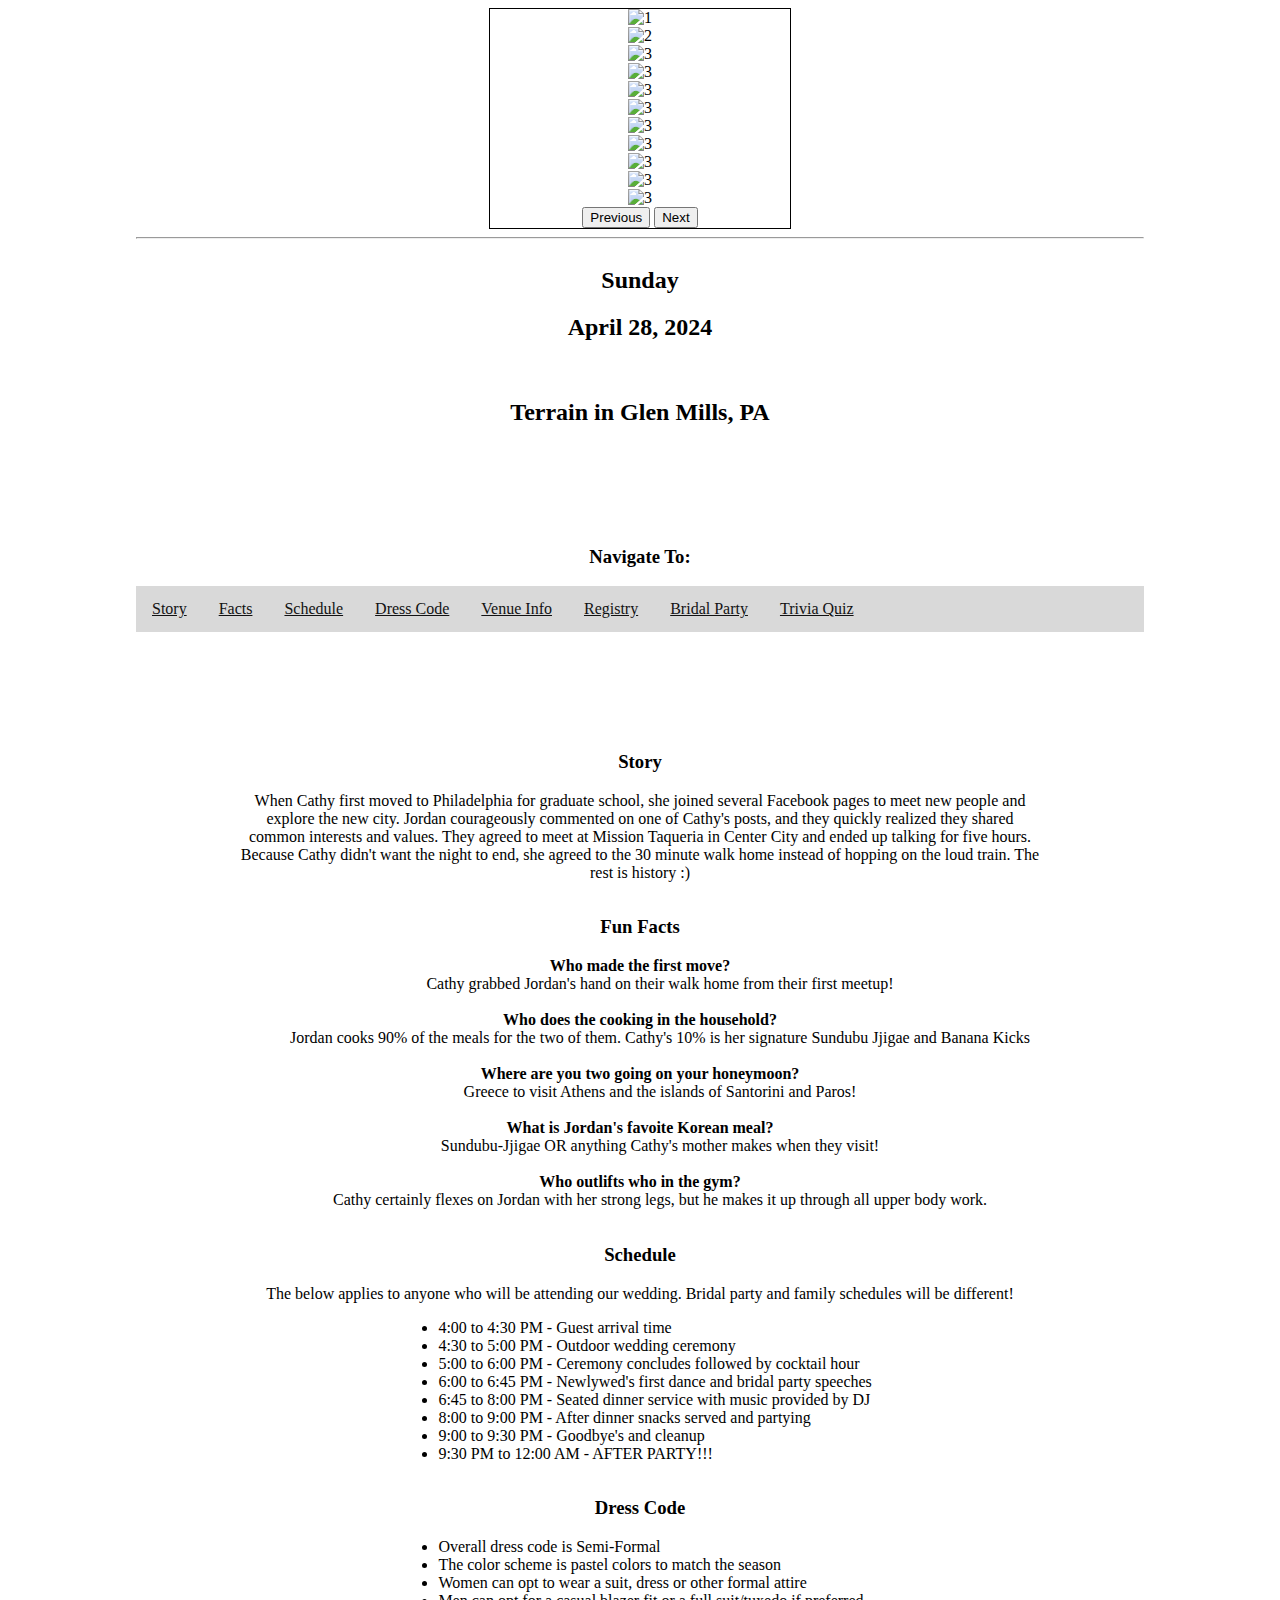
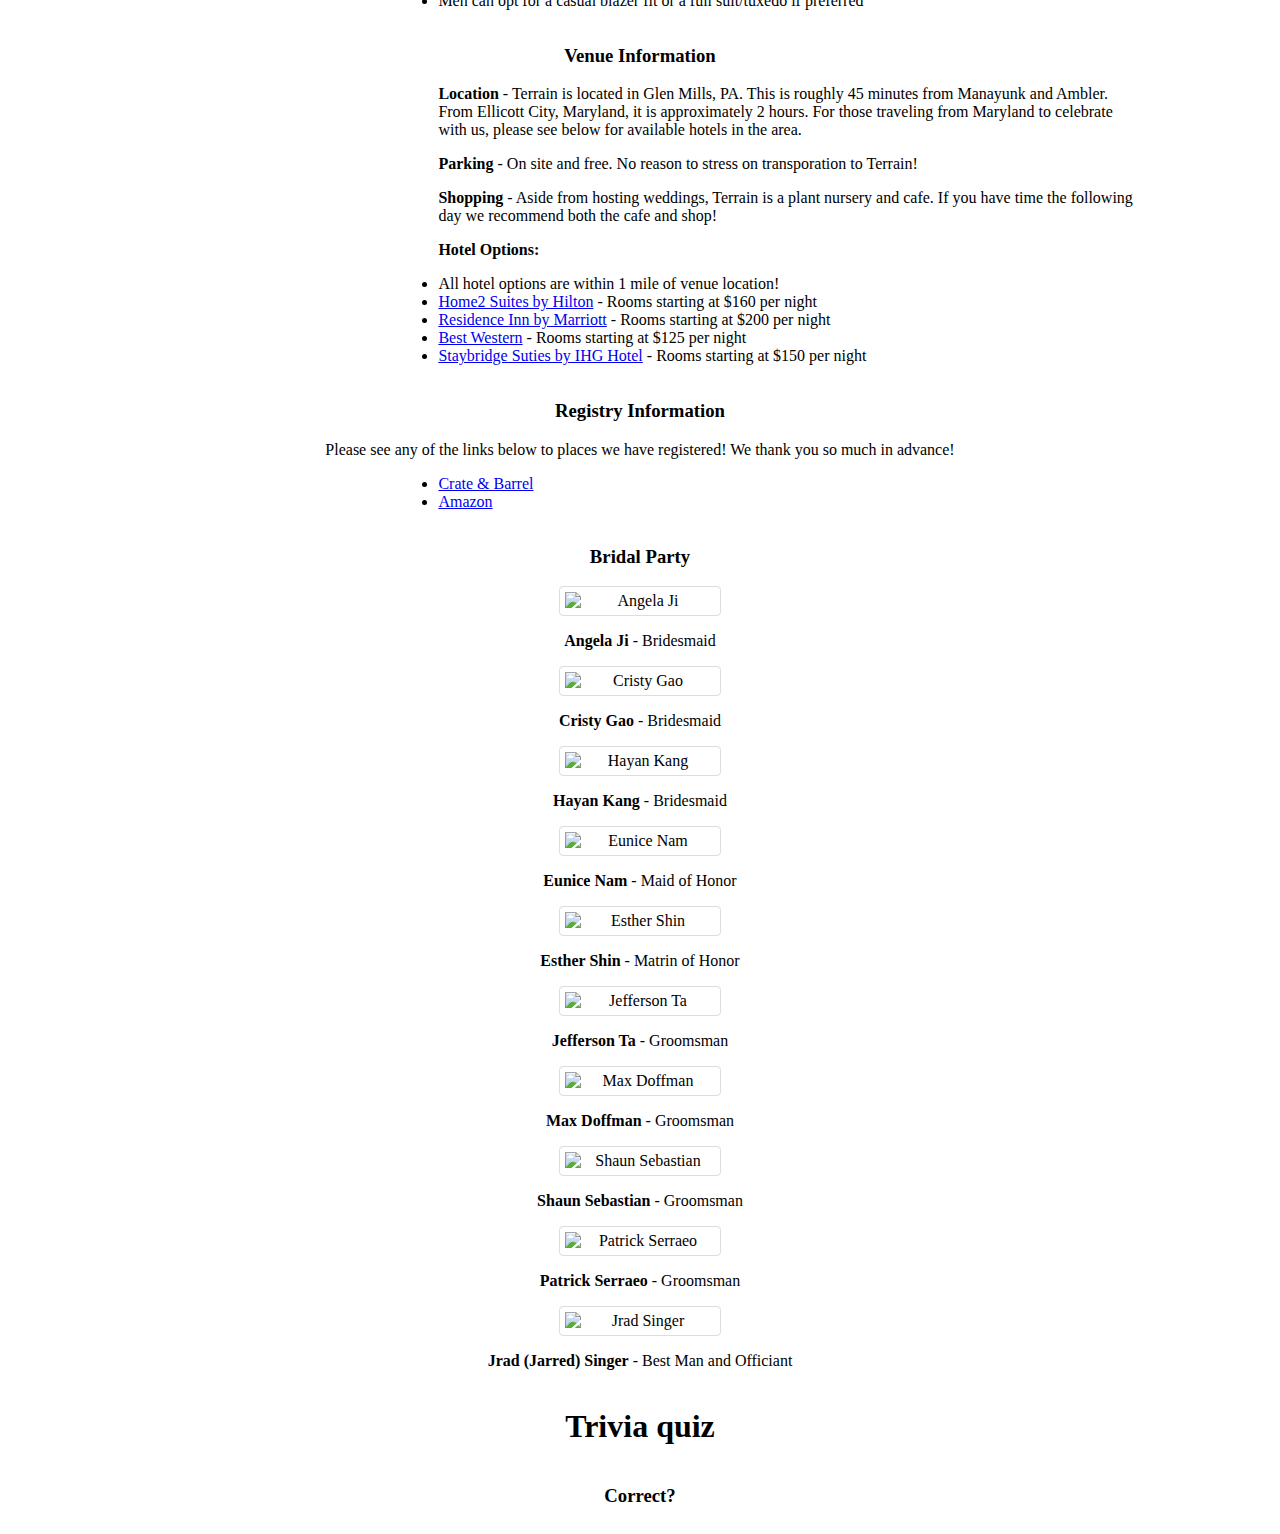
==== C&J Wedding.html @ a907d077 "Add files via upload" ====
<!DOCTYPE html>
<html lang="en">
    <head>
        <meta charset="utf-8">
        <meta name="viewport" content="width=device-width, initial-scale=1">
        <title>Cathy + Jordan</title>
        <link href="styles.css" rel="stylesheet">
        <link href="https://cdn.jsdelivr.net/npm/bootstrap@5.3.0/dist/css/bootstrap.min.css" rel="stylesheet" integrity="sha384-9ndCyUaIbzAi2FUVXJi0CjmCapSmO7SnpJef0486qhLnuZ2cdeRhO02iuK6FUUVM" crossorigin="anonymous">
        <script src="https://cdn.jsdelivr.net/npm/bootstrap@5.3.0/dist/js/bootstrap.bundle.min.js" integrity="sha384-geWF76RCwLtnZ8qwWowPQNguL3RmwHVBC9FhGdlKrxdiJJigb/j/68SIy3Te4Bkz" crossorigin="anonymous"></script>

        <link href="quiz-source-code/quiz-style.css" rel="stylesheet">
        <script src="quiz-source-code/quiz-script.js"></script>
       
    </head>
    
    <body>
        <div class="carousel-container">
            <div id="carouselExampleAutoplaying" class="carousel slide" data-bs-ride="carousel">
                <div class="carousel-inner">
                  <div class="carousel-item active">
                    <img src="images/carousel-images/cropped/1.jpg" class="d-block w-100" alt="1">
                  </div>
                  <div class="carousel-item">
                    <img src="images/carousel-images/cropped/2.jpg" class="d-block w-100" alt="2">
                  </div>
                  <div class="carousel-item">
                    <img src="images/carousel-images/cropped/3.jpg" class="d-block w-100" alt="3">
                  </div>
                  <div class="carousel-item">
                    <img src="images/carousel-images/cropped/4.jpg" class="d-block w-100" alt="3">
                  </div>
                  <div class="carousel-item">
                    <img src="images/carousel-images/cropped/5.jpg" class="d-block w-100" alt="3">
                  </div>
                  <div class="carousel-item">
                    <img src="images/carousel-images/cropped/6.jpg" class="d-block w-100" alt="3">
                  </div>
                  <div class="carousel-item">
                    <img src="images/carousel-images/cropped/7.jpg" class="d-block w-100" alt="3">
                  </div>
                  <div class="carousel-item">
                    <img src="images/carousel-images/cropped/8.jpg" class="d-block w-100" alt="3">
                  </div>
                  <div class="carousel-item">
                    <img src="images/carousel-images/cropped/9.jpg" class="d-block w-100" alt="3">
                  </div>
                  <div class="carousel-item">
                    <img src="images/carousel-images/cropped/10.jpg" class="d-block w-100" alt="3">
                  </div>
                  <div class="carousel-item">
                    <img src="images/carousel-images/cropped/11.jpg" class="d-block w-100" alt="3">
                  </div>
                </div>
                <button class="carousel-control-prev" type="button" data-bs-target="#carouselExampleAutoplaying" data-bs-slide="prev">
                  <span class="carousel-control-prev-icon" aria-hidden="true"></span>
                  <span class="visually-hidden">Previous</span>
                </button>
                <button class="carousel-control-next" type="button" data-bs-target="#carouselExampleAutoplaying" data-bs-slide="next">
                  <span class="carousel-control-next-icon" aria-hidden="true"></span>
                  <span class="visually-hidden">Next</span>
                </button>
            </div>
        </div>
        
        <hr>

        <div class="title">
                <h2>Sunday</h2>
                <h2>April 28, 2024</h2>
                <br>
                <h2>Terrain in Glen Mills, PA</h2>
                <h3 style="padding-top:100px;">Navigate To:</h3>
        </div>
        
       
        <div class="nav" style="padding-bottom:100px;">
          <ul>
            <li><a href="#story">Story</a></li>
            <li><a href="#facts">Facts</a></li>
            <li><a href="#schedule">Schedule</a></li>
            <li><a href="#dress-code">Dress Code</a></li>
            <li><a href="#venue-information">Venue Info</a></li>
            <li><a href="#registry">Registry</a></li>
            <li><a href="#bridal-party">Bridal Party</a></li>
            <li><a href="#quiz">Trivia Quiz</a></li>
          </ul>
        </div>

        <div class="story" id="story">
            <h3>Story</h3>
            <p>
                When Cathy first moved to Philadelphia for graduate school, she joined several Facebook pages to meet new people and explore the new city. Jordan courageously commented on one of Cathy's posts, and they quickly realized they shared common interests and values. They agreed to meet at Mission Taqueria in Center City and ended up talking for five hours. Because Cathy didn't want the night to end, she agreed to the 30 minute walk home instead of hopping on the loud train. The rest is history :)
            </p>
        </div><div class="facts" id="facts">
            <h3>Fun Facts</h3>
            <dl>
                <dt><strong>Who made the first move?</strong></dt>
                <dd>Cathy grabbed Jordan's hand on their walk home from their first meetup!</dd>
                <br>
                <dt><strong>Who does the cooking in the household?</strong></dt>
                <dd>Jordan cooks 90% of the meals for the two of them. Cathy's 10% is her signature Sundubu Jjigae and Banana Kicks</dd>
                <br>
                <dt><strong>Where are you two going on your honeymoon?</strong></dt>
                <dd>Greece to visit Athens and the islands of Santorini and Paros!</dd>   
                <br>
                <dt><strong>What is Jordan's favoite Korean meal?</strong></dt>
                <dd>Sundubu-Jjigae OR anything Cathy's mother makes when they visit!</dd>  
                <br>
                <dt><strong>Who outlifts who in the gym?</strong></dt>
                <dd>Cathy certainly flexes on Jordan with her strong legs, but he makes it up through all upper body work.</dd>
            </dl>
        </div>
        <div class="schedule" id="schedule">
            <h3>Schedule</h3>
            <p>The below applies to anyone who will be attending our wedding. Bridal party and family schedules will be different!</p>
            <uL>
                <li>4:00 to 4:30 PM - Guest arrival time</li>
                <li>4:30 to 5:00 PM - Outdoor wedding ceremony</li>
                <li>5:00 to 6:00 PM - Ceremony concludes followed by cocktail hour</li>
                <li>6:00 to 6:45 PM - Newlywed's first dance and bridal party speeches</li>
                <li>6:45 to 8:00 PM - Seated dinner service with music provided by DJ</li>
                <li>8:00 to 9:00 PM - After dinner snacks served and partying</li>
                <li>9:00 to 9:30 PM - Goodbye's and cleanup</li>
                <li>9:30 PM to 12:00 AM - AFTER PARTY!!!</li>
            </uL>
        </div>
        <div class="dress-code" id="dress-code">
            <h3>Dress Code</h3>
            <ul>
                <li>Overall dress code is Semi-Formal</li>
                <li>The color scheme is pastel colors to match the season</li>
                <li>Women can opt to wear a suit, dress or other formal attire</li>
                <li>Men can opt for a casual blazer fit or a full suit/tuxedo if preferred</li>
            </ul>
        </div>
        <div class="venue-information" id="venue-information">
            <h3>Venue Information</h3>
            <p><strong>Location</strong> - Terrain is located in Glen Mills, PA. This is roughly 45 minutes from Manayunk and Ambler. From Ellicott City, Maryland, it is approximately 2 hours. For those traveling from Maryland to celebrate with us, please see below for available hotels in the area.</p>
            <p><strong>Parking</strong> - On site and free. No reason to stress on transporation to Terrain!</p>
            <p><strong>Shopping</strong> - Aside from hosting weddings, Terrain is a plant nursery and cafe. If you have time the following day we recommend both the cafe and shop!</p>
            <p><strong>Hotel Options:</strong>
                <ul>
                    <li>All hotel options are within 1 mile of venue location!</li>
                    <li><a href="https://www.hilton.com/en/hotels/phlcfht-home2-suites-glen-mills-chadds-ford/?SEO_id=GMB-AMER-HT-PHLCFHT&y_source=1_MTQ3MjI5MzItNzE1LWxvY2F0aW9uLndlYnNpdGU%3D">Home2 Suites by Hilton</a> - Rooms starting at $160 per night</li>
                    <li><a href="https://www.marriott.com/en-us/hotels/phlvl-residence-inn-philadelphia-glen-mills-concordville/overview/?scid=f2ae0541-1279-4f24-b197-a979c79310b0">Residence Inn by Marriott</a> - Rooms starting at $200 per night</li>
                    <li><a href="https://www.bestwestern.com/en_US/book/glen-mills/hotel-rooms/best-western-plus-concordville-hotel/propertyCode.39066.html">Best Western</a> - Rooms starting at $125 per night</li>
                    <li><a href="https://www.ihg.com/staybridge/hotels/us/en/glen-mills/phlfd/hoteldetail?cm_mmc=GoogleMaps-_-SB-_-US-_-PHLFD">Staybridge Suties by IHG Hotel</a> - Rooms starting at $150 per night</li>
                </ul>
            </p>
        </div>
        <div class="registry" id="registry">
          <h3>Registry Information</h3>
          <p>Please see any of the links below to places we have registered! We thank you so much in advance!</p>
          <ul>
            <li><a href="https://www.crateandbarrel.com/">Crate & Barrel</a></li>
            <li><a href="https://www.amazon.com/">Amazon</a></li>
          </ul>
        </div>
        <div class="bridal-party" id="bridal-party">
            <h3>Bridal Party</h3>
            <img src="images/bridal-party/angela.jpg" alt="Angela Ji">
            <p><strong>Angela Ji</strong> - Bridesmaid</p>
            <img src="images/bridal-party/Cristy.jpg" alt="Cristy Gao">
            <p><strong>Cristy Gao</strong> - Bridesmaid</p>
            <img src="images/bridal-party/Hayan.jpg" alt="Hayan Kang">
            <p><strong>Hayan Kang</strong> - Bridesmaid</p>
            <img src="images/bridal-party/Eunice.jpg" alt="Eunice Nam">
            <p><strong>Eunice Nam</strong> - Maid of Honor</p>            
            <img src="images/bridal-party/esther.jpg" alt="Esther Shin">
            <p><strong>Esther Shin</strong> - Matrin of Honor</p>
            <img src="images/bridal-party/jeff.jpg" alt="Jefferson Ta">
            <p><strong>Jefferson Ta</strong> - Groomsman</p>
            <img src="images/bridal-party/Max.jpg" alt="Max Doffman">
            <p><strong>Max Doffman</strong> - Groomsman</p>
            <img src="images/bridal-party/shaun.jpg" alt="Shaun Sebastian">
            <p><strong>Shaun Sebastian</strong> - Groomsman</p>
            <img src="images/bridal-party/Pat.jpg" alt="Patrick Serraeo">
            <p><strong>Patrick Serraeo</strong> - Groomsman</p>
            <img src="images/bridal-party/Jrad.jpg" alt="Jrad Singer">
            <p><strong>Jrad (Jarred) Singer</strong> - Best Man and Officiant</p>
        </div>


        <div class="wrapper">
          <div id="quiz">
            <h1>Trivia quiz</h1>
            
            <p class="questions"></p>
            
            <div class="answers"></div>         
            
            <div class="checkAnswers">
              <h3>Correct?</h3>
              <div class="checker">
      
              </div>
            </div>
          </div>
        </div>  

    </body>
    
</html>
---- styles.css ----
body{
  padding-left:10%;
  padding-right: 10%;
  background-image: url('images/flower-wallpaper.jpg');

}
div{
  text-align: center;
  background-color: white;  
  overflow: hidden;
}

.carousel-container{
  width:300px;
  margin: auto;
  overflow: hidden;
  border-style: solid;
  border-width: 1px;
}
.story{
  padding-left:10%;
  padding-right:10%;
}
.schedule ul {
  text-align: left;
  padding-left:30%;
}
.dress-code ul{
  text-align: left;
  padding-left:30%;
}
.venue-information ul, .venue-information p{
  text-align: left;
  padding-left:30%;
}
.registry ul{
  text-align: left;
  padding-left:30%;
}
.bridal-party img{
  border: 1px solid #ddd;
  border-radius: 4px;
  padding: 5px;
  width: 150px;
  display:inline-block;
}
.nav ul {
  list-style-type: none;
  margin: auto;
  padding: 0;
  overflow: hidden;
  background-color: hsl(0, 0%, 85%);
}

.nav li {
  float: left;
}

.nav li a {
  display: block;
  color:rgb(18, 18, 19);
  text-align: center;
  padding: 14px 16px;
  text-decoration:underline;
  
}

.nav li a:hover:not(.active) {
  background-color: #636060;
}
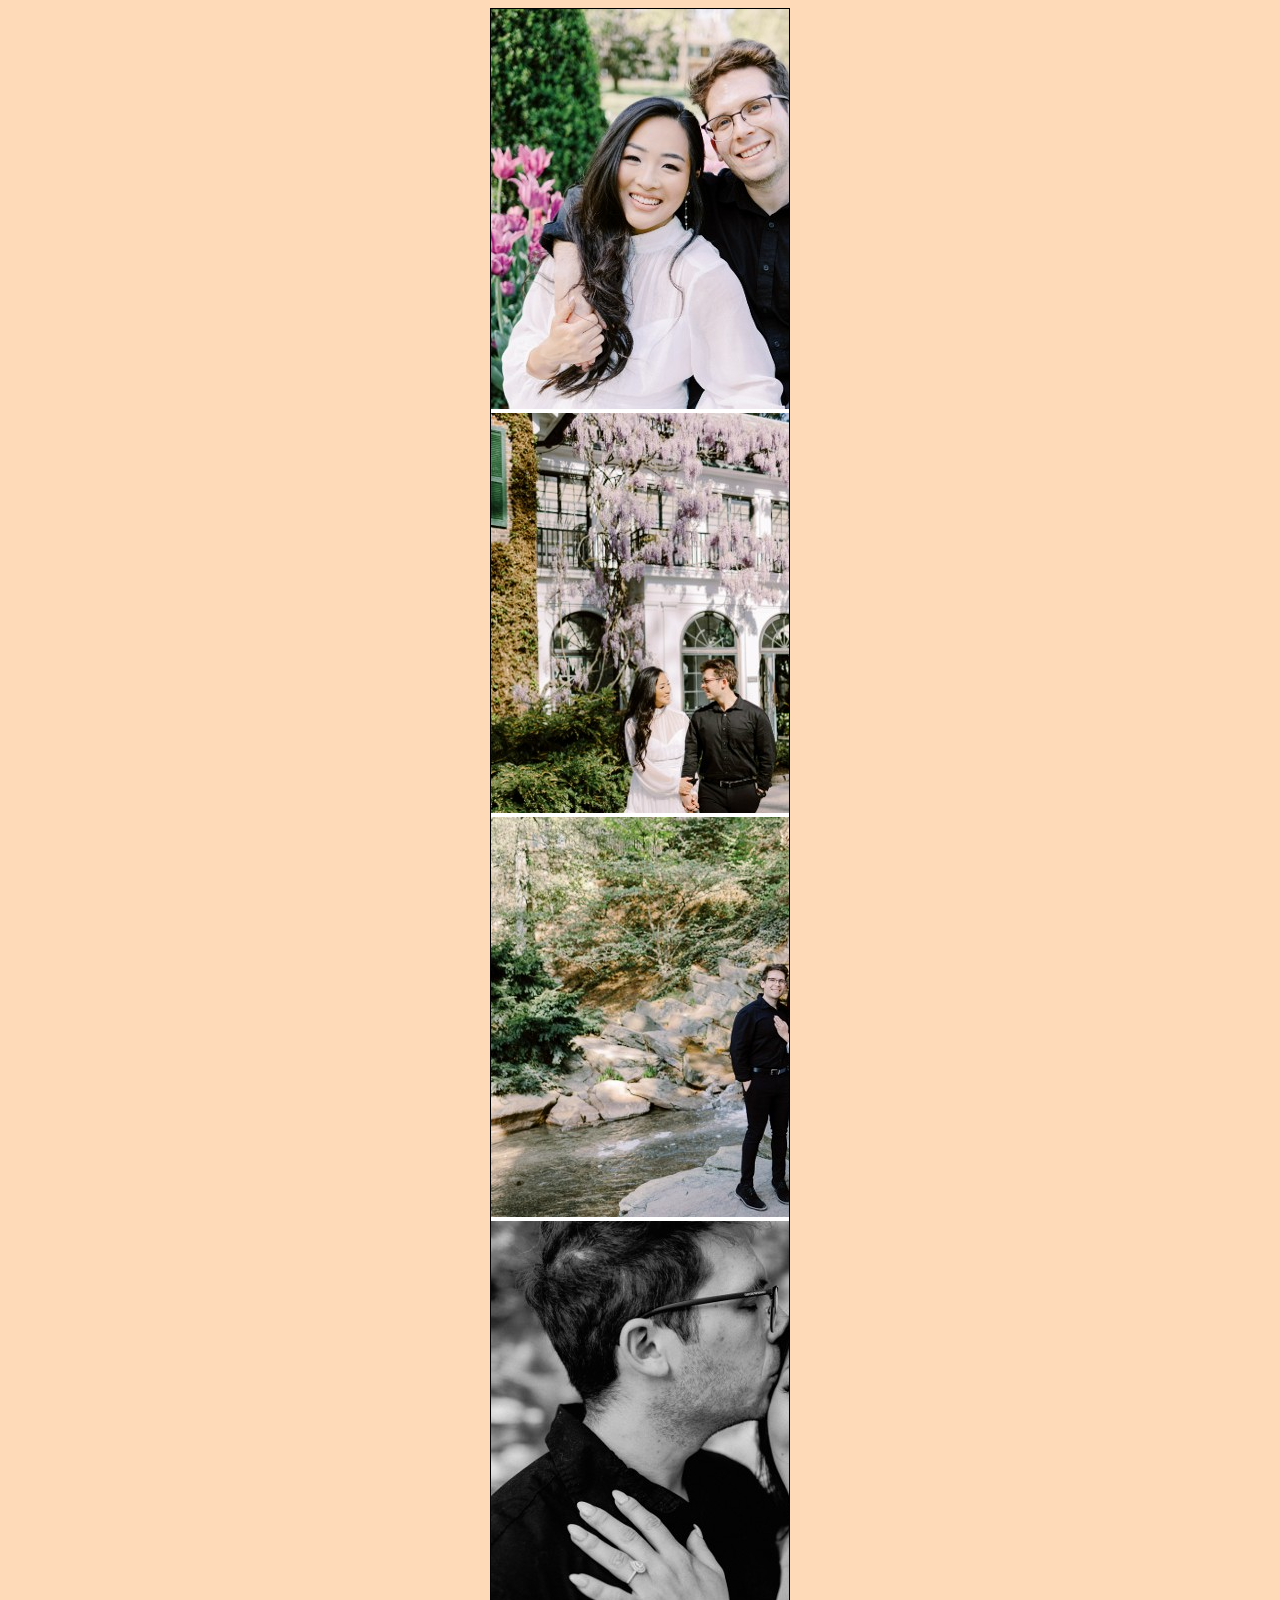
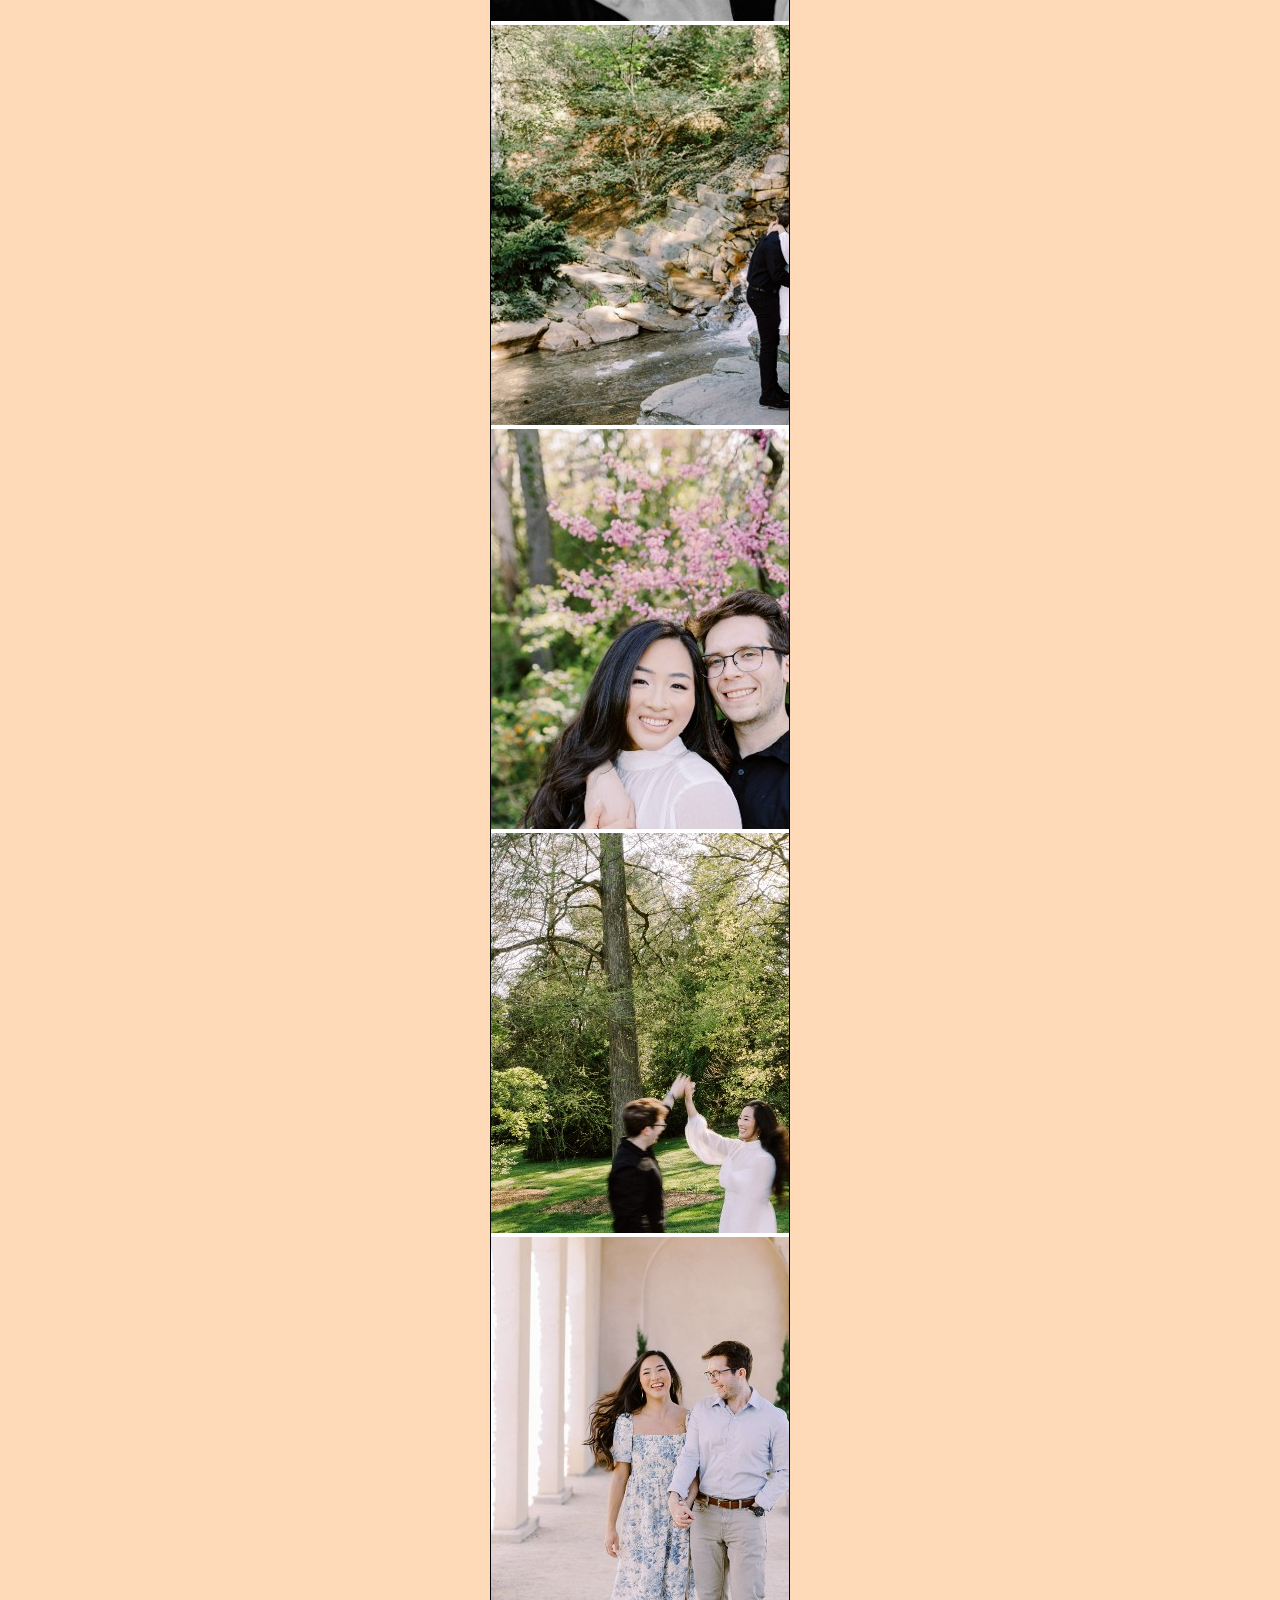
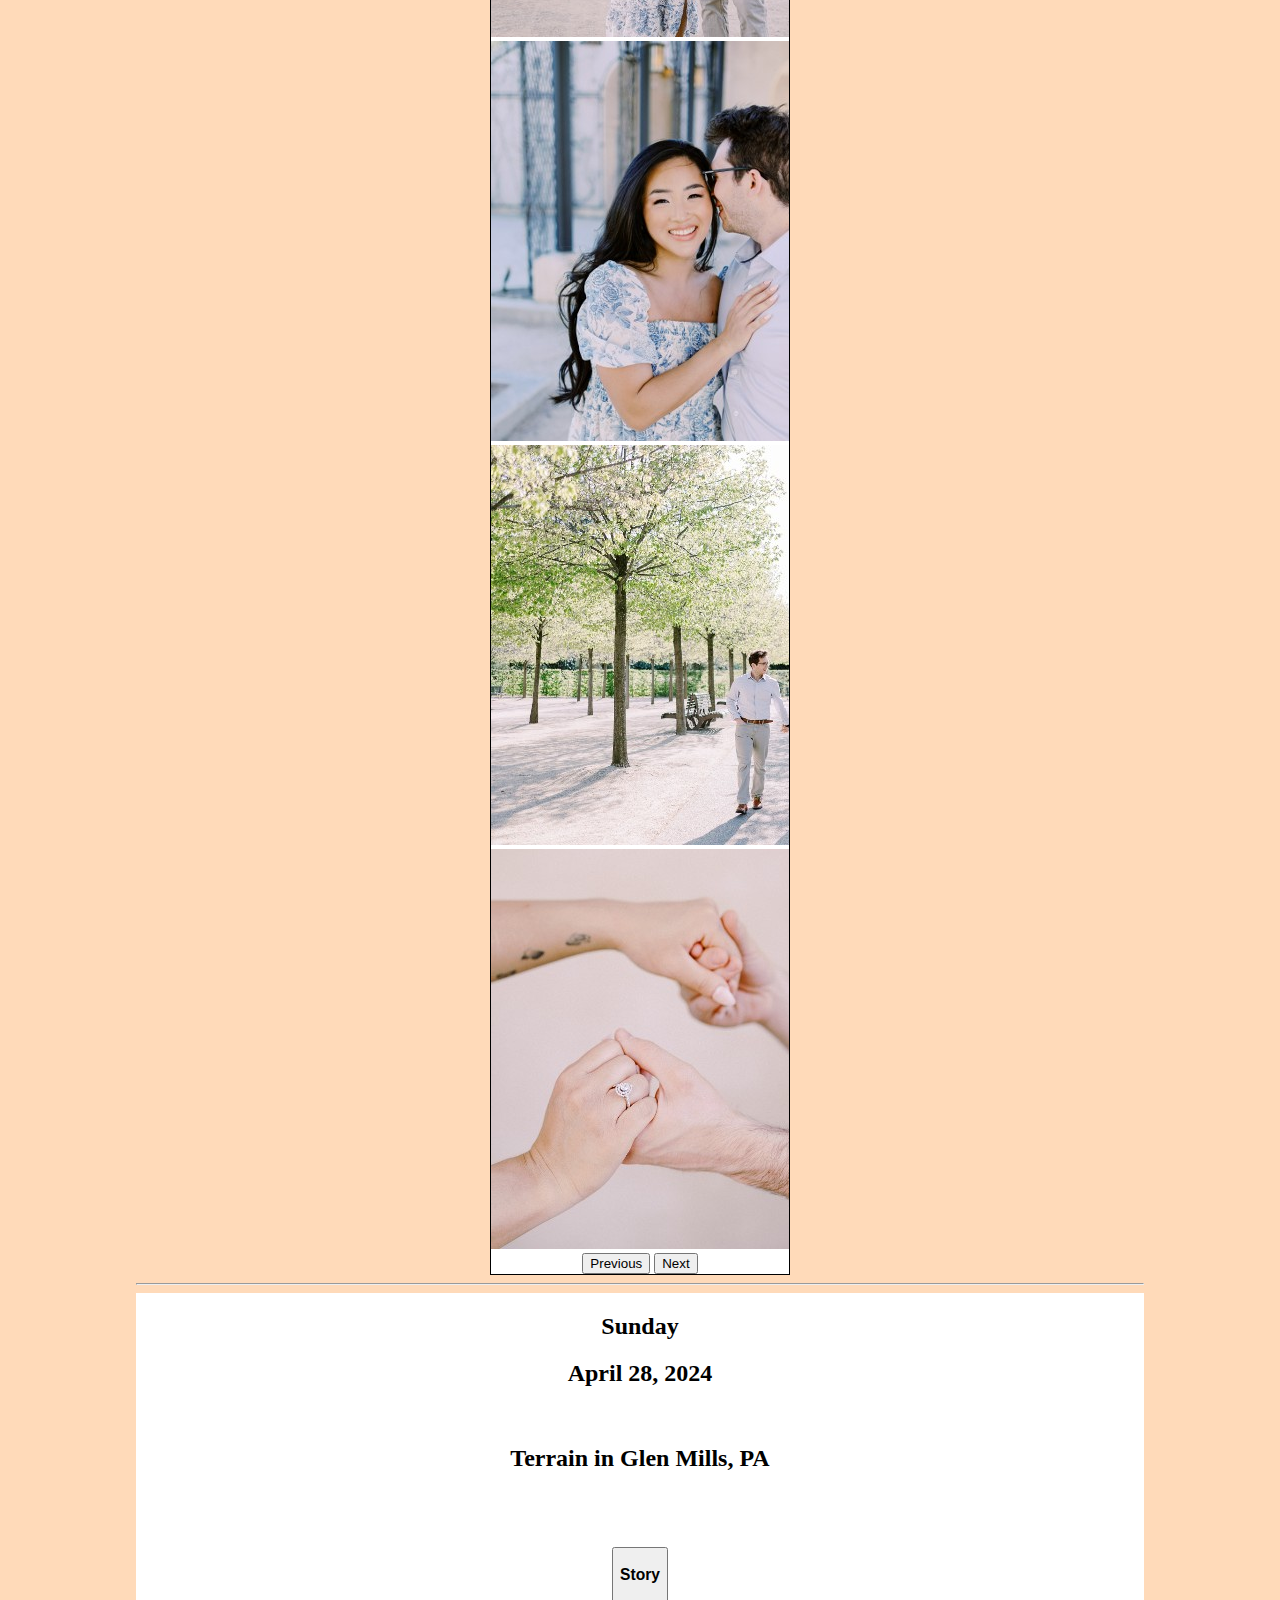
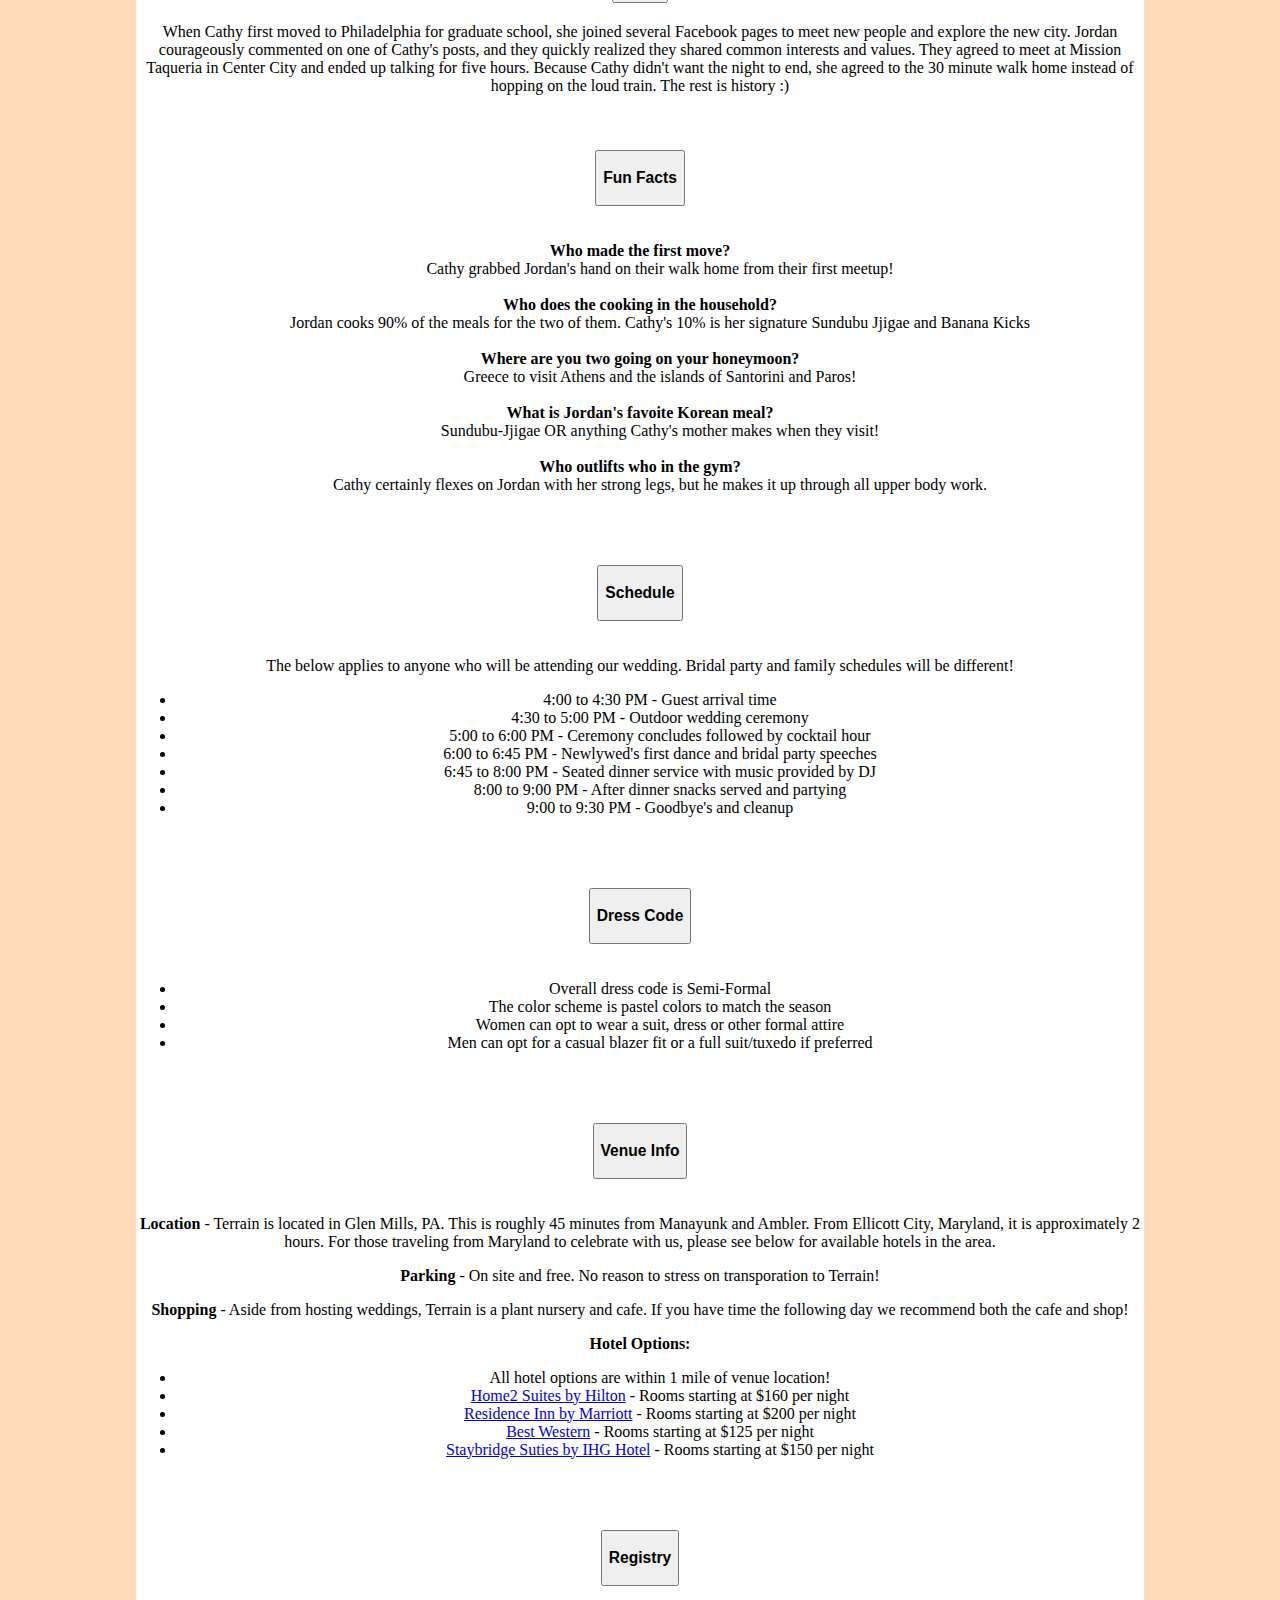
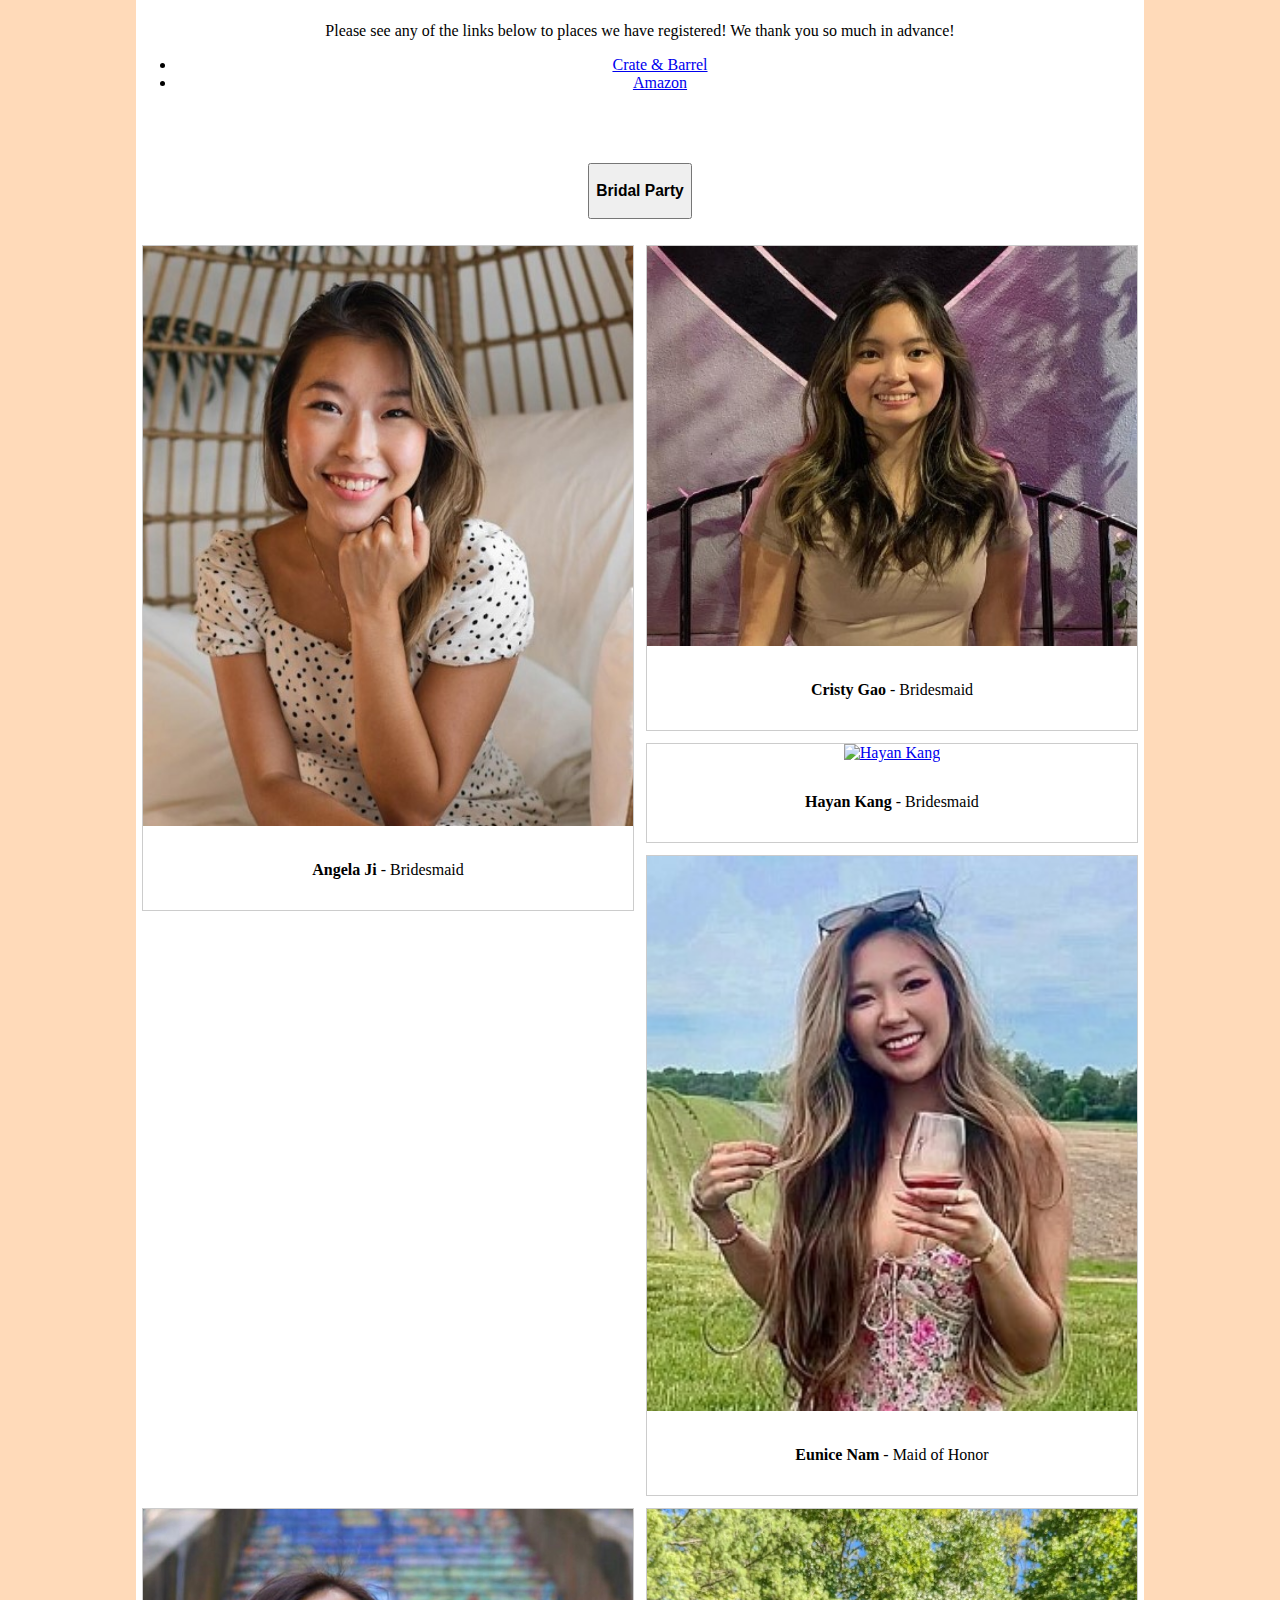
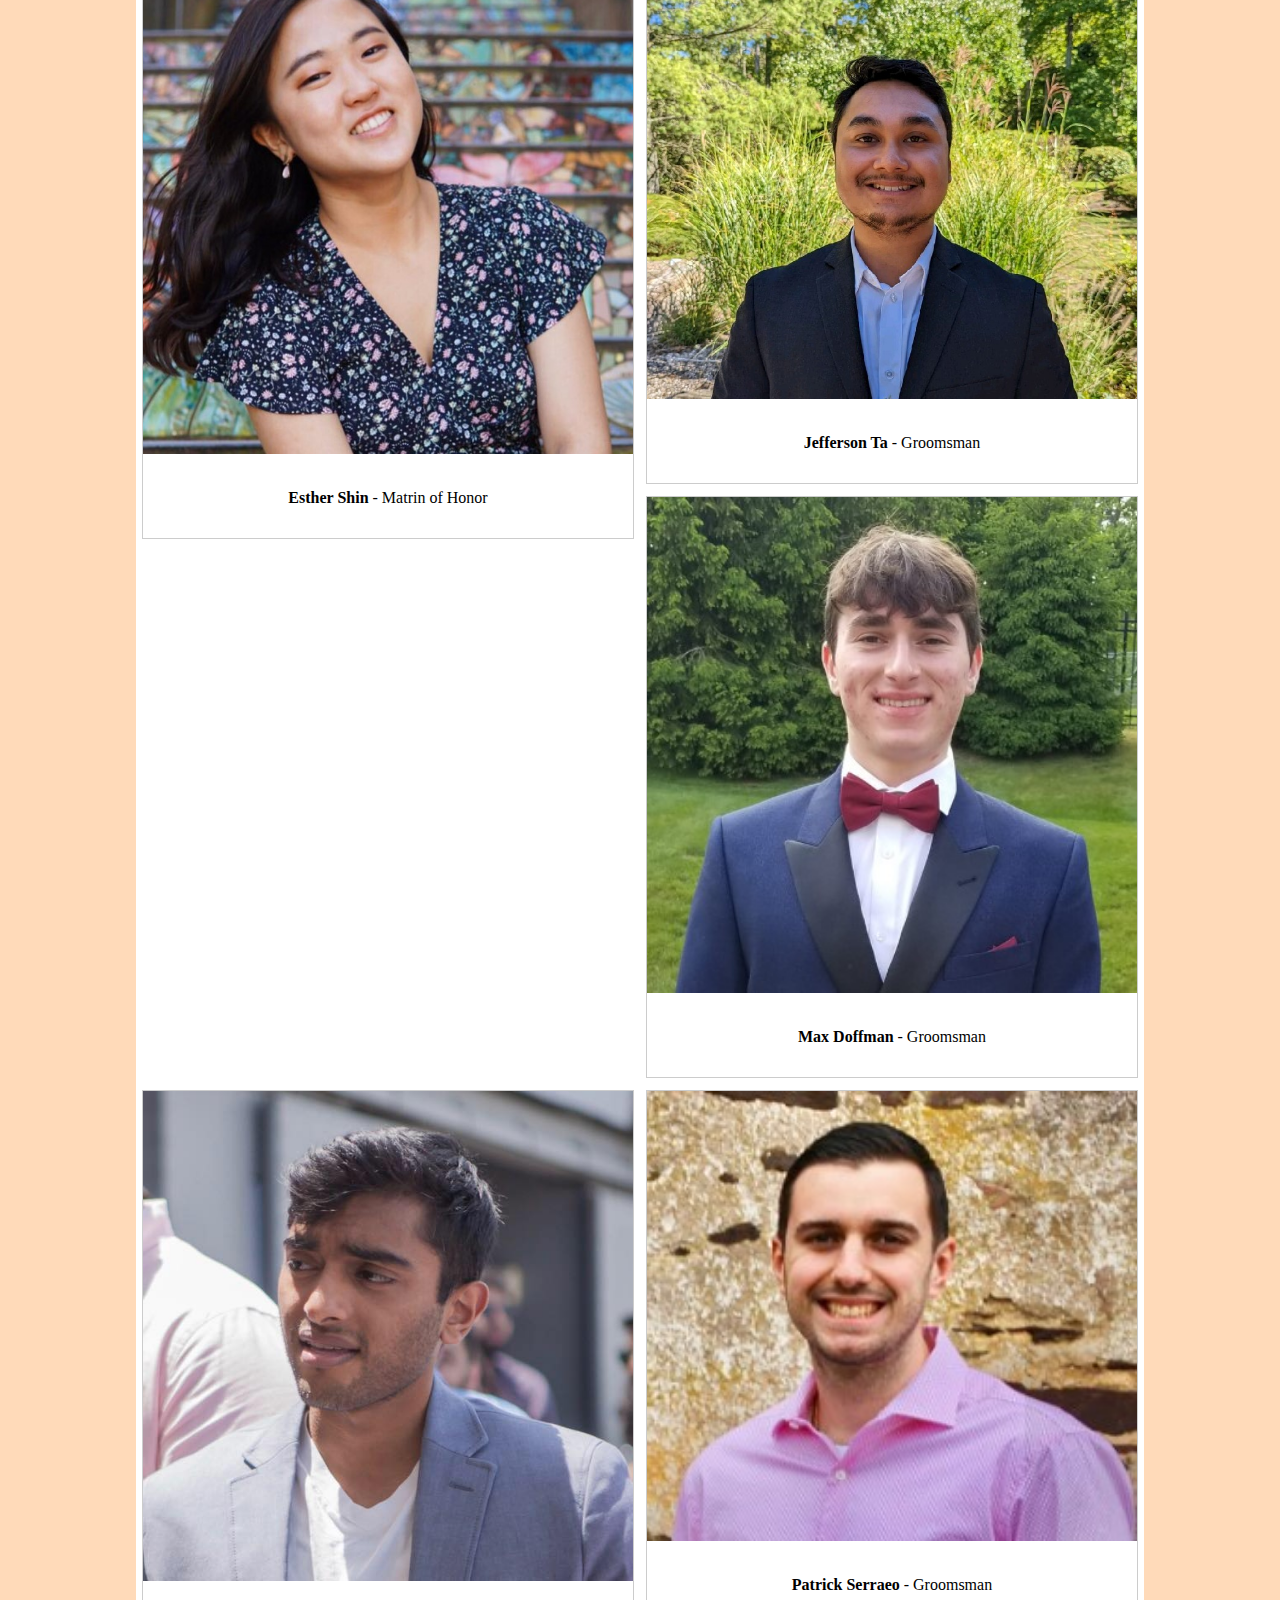
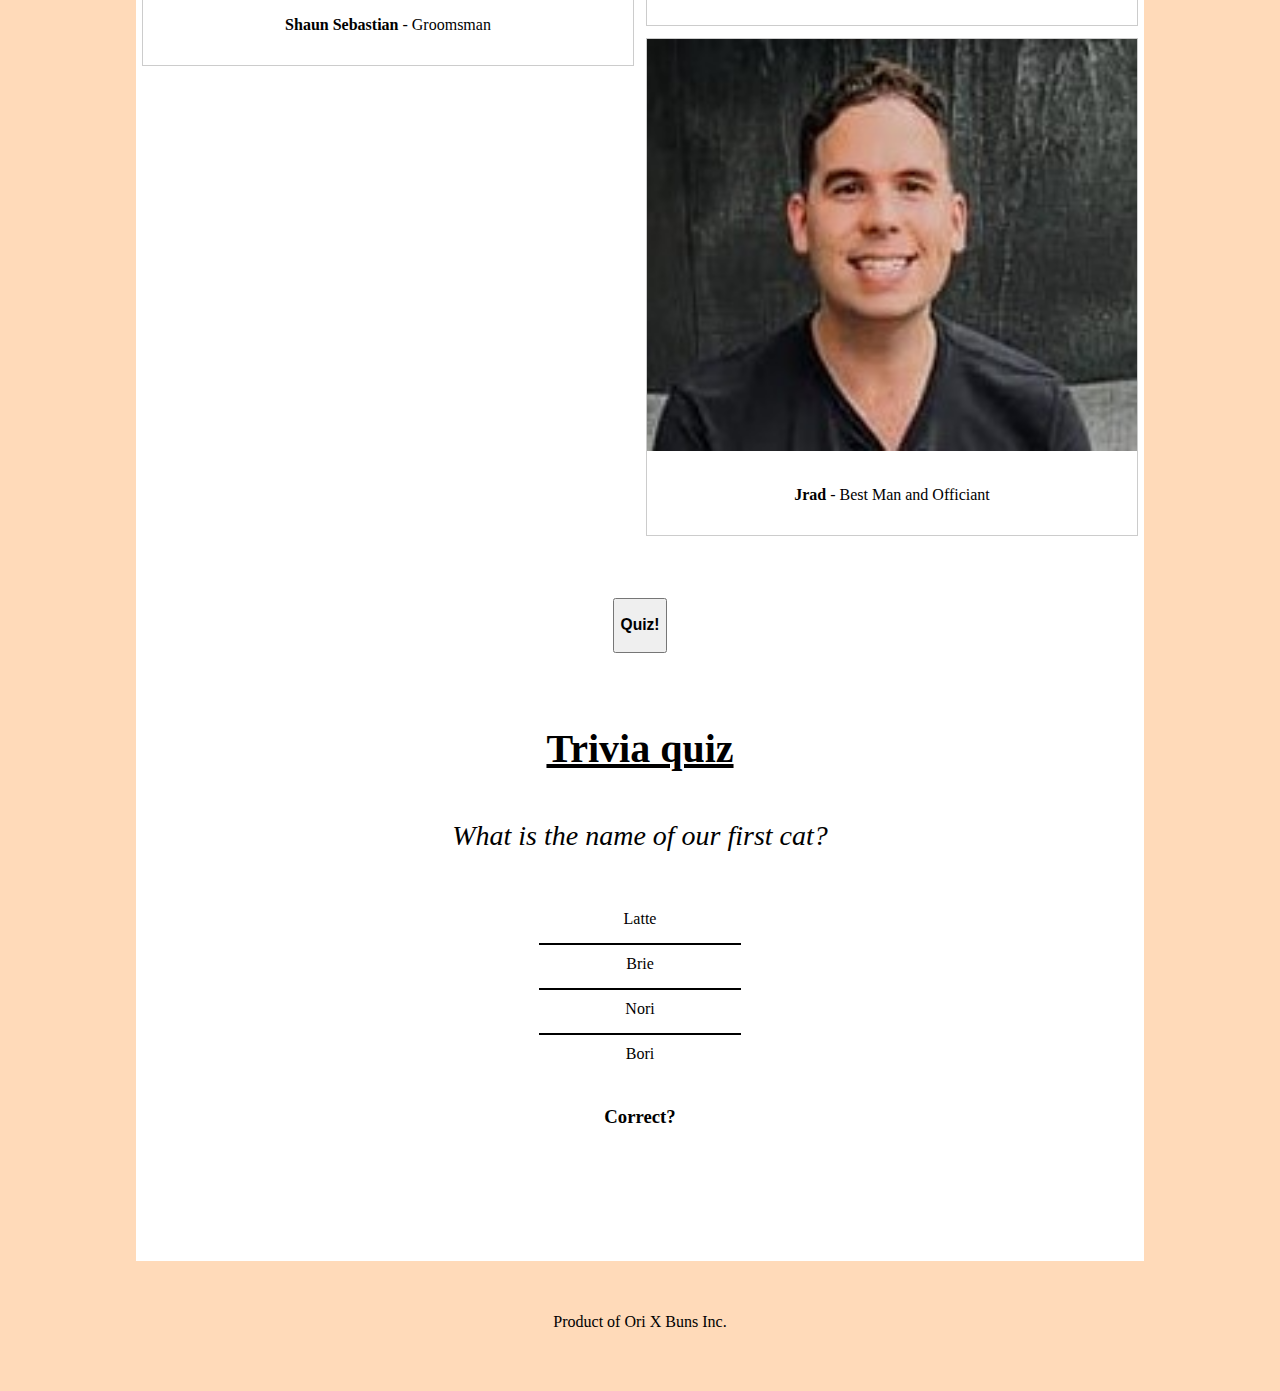
==== commit 0a48729c: "aesthetic update" ====
--- a/C&J Wedding.html
+++ b/C&J Wedding.html
@@ -10,10 +10,12 @@
 
         <link href="quiz-source-code/quiz-style.css" rel="stylesheet">
         <script src="quiz-source-code/quiz-script.js"></script>
+
+        <link href="image-gallery.css" rel="stylesheet">
        
     </head>
     
-    <body>
+    <body style="background-color:peachpuff;">
         <div class="carousel-container">
             <div id="carouselExampleAutoplaying" class="carousel slide" data-bs-ride="carousel">
                 <div class="carousel-inner">
@@ -69,10 +71,10 @@
                 <h2>April 28, 2024</h2>
                 <br>
                 <h2>Terrain in Glen Mills, PA</h2>
-                <h3 style="padding-top:100px;">Navigate To:</h3>
-        </div>
-        
-       
+                <!-- <h3 style="padding-top:100px;">Navigate To:</h3> -->
+                <br><br>
+        </div>
+        <!-- 
         <div class="nav" style="padding-bottom:100px;">
           <ul>
             <li><a href="#story">Story</a></li>
@@ -85,13 +87,64 @@
             <li><a href="#quiz">Trivia Quiz</a></li>
           </ul>
         </div>
-
-        <div class="story" id="story">
-            <h3>Story</h3>
-            <p>
-                When Cathy first moved to Philadelphia for graduate school, she joined several Facebook pages to meet new people and explore the new city. Jordan courageously commented on one of Cathy's posts, and they quickly realized they shared common interests and values. They agreed to meet at Mission Taqueria in Center City and ended up talking for five hours. Because Cathy didn't want the night to end, she agreed to the 30 minute walk home instead of hopping on the loud train. The rest is history :)
-            </p>
-        </div><div class="facts" id="facts">
+      -->
+
+      <div class="accordion accordion-flush" id="accordionFlushExample">
+        <div class="accordion-item">
+          <h2 class="accordion-header">
+            <button class="accordion-button collapsed" type="button" data-bs-toggle="collapse" data-bs-target="#flush-collapseOne" aria-expanded="false" aria-controls="flush-collapseOne">
+              <h3 style="margin-left: auto;">Story</h3>
+            </button>
+          </h2>
+          <div id="flush-collapseOne" class="accordion-collapse collapse" data-bs-parent="#accordionFlushExample">
+            <div class="accordion-body">
+              When Cathy first moved to Philadelphia for graduate school, she joined several Facebook pages to meet new people and explore the new city. Jordan courageously commented on one of Cathy's posts, and they quickly realized they shared common interests and values. They agreed to meet at Mission Taqueria in Center City and ended up talking for five hours. Because Cathy didn't want the night to end, she agreed to the 30 minute walk home instead of hopping on the loud train. The rest is history :)
+            </div>
+          </div>
+        </div>
+        <br><br>
+      </div>
+
+      <!-- <div class="story" id="story">
+          <h3>Story</h3>
+          <p>
+              When Cathy first moved to Philadelphia for graduate school, she joined several Facebook pages to meet new people and explore the new city. Jordan courageously commented on one of Cathy's posts, and they quickly realized they shared common interests and values. They agreed to meet at Mission Taqueria in Center City and ended up talking for five hours. Because Cathy didn't want the night to end, she agreed to the 30 minute walk home instead of hopping on the loud train. The rest is history :)
+          </p>
+      </div> -->
+      
+      <div class="accordion accordion-flush" id="accordionFlushExample">
+        <div class="accordion-item">
+          <h2 class="accordion-header">
+            <button class="accordion-button collapsed" type="button" data-bs-toggle="collapse" data-bs-target="#flush-collapseTwo" aria-expanded="false" aria-controls="flush-collapseTwo">
+              <h3 style="margin-left: auto;">Fun Facts</h3>
+            </button>
+          </h2>
+          <div id="flush-collapseTwo" class="accordion-collapse collapse" data-bs-parent="#accordionFlushExample">
+            <div class="accordion-body">
+              <dl>
+                <dt><strong>Who made the first move?</strong></dt>
+                <dd>Cathy grabbed Jordan's hand on their walk home from their first meetup!</dd>
+                <br>
+                <dt><strong>Who does the cooking in the household?</strong></dt>
+                <dd>Jordan cooks 90% of the meals for the two of them. Cathy's 10% is her signature Sundubu Jjigae and Banana Kicks</dd>
+                <br>
+                <dt><strong>Where are you two going on your honeymoon?</strong></dt>
+                <dd>Greece to visit Athens and the islands of Santorini and Paros!</dd>   
+                <br>
+                <dt><strong>What is Jordan's favoite Korean meal?</strong></dt>
+                <dd>Sundubu-Jjigae OR anything Cathy's mother makes when they visit!</dd>  
+                <br>
+                <dt><strong>Who outlifts who in the gym?</strong></dt>
+                <dd>Cathy certainly flexes on Jordan with her strong legs, but he makes it up through all upper body work.</dd>
+            </dl>
+            </div>
+          </div>
+        </div>
+        <br><br>
+      </div>
+
+
+      <!--<div class="facts" id="facts">
             <h3>Fun Facts</h3>
             <dl>
                 <dt><strong>Who made the first move?</strong></dt>
@@ -109,8 +162,34 @@
                 <dt><strong>Who outlifts who in the gym?</strong></dt>
                 <dd>Cathy certainly flexes on Jordan with her strong legs, but he makes it up through all upper body work.</dd>
             </dl>
-        </div>
-        <div class="schedule" id="schedule">
+        </div> -->
+
+        <div class="accordion accordion-flush" id="accordionFlushExample">
+          <div class="accordion-item">
+            <h2 class="accordion-header">
+              <button class="accordion-button collapsed" type="button" data-bs-toggle="collapse" data-bs-target="#flush-collapseThree" aria-expanded="false" aria-controls="flush-collapseThree">
+                <h3 style="margin-left: auto;">Schedule</h3>
+              </button>
+            </h2>
+            <div id="flush-collapseThree" class="accordion-collapse collapse" data-bs-parent="#accordionFlushExample">
+              <div class="accordion-body">
+                <p>The below applies to anyone who will be attending our wedding. Bridal party and family schedules will be different!</p>
+                <uL style="margin-left:auto";>
+                    <li>4:00 to 4:30 PM - Guest arrival time</li>
+                    <li>4:30 to 5:00 PM - Outdoor wedding ceremony</li>
+                    <li>5:00 to 6:00 PM - Ceremony concludes followed by cocktail hour</li>
+                    <li>6:00 to 6:45 PM - Newlywed's first dance and bridal party speeches</li>
+                    <li>6:45 to 8:00 PM - Seated dinner service with music provided by DJ</li>
+                    <li>8:00 to 9:00 PM - After dinner snacks served and partying</li>
+                    <li>9:00 to 9:30 PM - Goodbye's and cleanup</li>
+                </uL>
+              </div>
+            </div>
+          </div>
+          <br><br>
+        </div>
+
+       <!-- <div class="schedule" id="schedule">
             <h3>Schedule</h3>
             <p>The below applies to anyone who will be attending our wedding. Bridal party and family schedules will be different!</p>
             <uL>
@@ -123,8 +202,31 @@
                 <li>9:00 to 9:30 PM - Goodbye's and cleanup</li>
                 <li>9:30 PM to 12:00 AM - AFTER PARTY!!!</li>
             </uL>
-        </div>
-        <div class="dress-code" id="dress-code">
+        </div> -->
+
+
+        <div class="accordion accordion-flush" id="accordionFlushExample">
+          <div class="accordion-item">
+            <h2 class="accordion-header">
+              <button class="accordion-button collapsed" type="button" data-bs-toggle="collapse" data-bs-target="#flush-collapseFour" aria-expanded="false" aria-controls="flush-collapseFour">
+                <h3 style="margin-left: auto;">Dress Code</h3>
+              </button>
+            </h2>
+            <div id="flush-collapseFour" class="accordion-collapse collapse" data-bs-parent="#accordionFlushExample">
+              <div class="accordion-body">
+                  <ul>
+                    <li>Overall dress code is Semi-Formal</li>
+                    <li>The color scheme is pastel colors to match the season</li>
+                    <li>Women can opt to wear a suit, dress or other formal attire</li>
+                    <li>Men can opt for a casual blazer fit or a full suit/tuxedo if preferred</li>
+                </ul>
+              </div>
+            </div>
+          </div>
+          <br><br>
+        </div>
+
+       <!-- <div class="dress-code" id="dress-code">
             <h3>Dress Code</h3>
             <ul>
                 <li>Overall dress code is Semi-Formal</li>
@@ -132,8 +234,36 @@
                 <li>Women can opt to wear a suit, dress or other formal attire</li>
                 <li>Men can opt for a casual blazer fit or a full suit/tuxedo if preferred</li>
             </ul>
-        </div>
-        <div class="venue-information" id="venue-information">
+        </div> -->
+
+        <div class="accordion accordion-flush" id="accordionFlushExample">
+          <div class="accordion-item">
+            <h2 class="accordion-header">
+              <button class="accordion-button collapsed" type="button" data-bs-toggle="collapse" data-bs-target="#flush-collapseFive" aria-expanded="false" aria-controls="flush-collapseFive">
+                <h3 style="margin-left: auto;">Venue Info</h3>
+              </button>
+            </h2>
+            <div id="flush-collapseFive" class="accordion-collapse collapse" data-bs-parent="#accordionFlushExample">
+              <div class="accordion-body">
+                <p><strong>Location</strong> - Terrain is located in Glen Mills, PA. This is roughly 45 minutes from Manayunk and Ambler. From Ellicott City, Maryland, it is approximately 2 hours. For those traveling from Maryland to celebrate with us, please see below for available hotels in the area.</p>
+                <p><strong>Parking</strong> - On site and free. No reason to stress on transporation to Terrain!</p>
+                <p><strong>Shopping</strong> - Aside from hosting weddings, Terrain is a plant nursery and cafe. If you have time the following day we recommend both the cafe and shop!</p>
+                <p><strong>Hotel Options:</strong>
+                    <ul>
+                        <li>All hotel options are within 1 mile of venue location!</li>
+                        <li><a href="https://www.hilton.com/en/hotels/phlcfht-home2-suites-glen-mills-chadds-ford/?SEO_id=GMB-AMER-HT-PHLCFHT&y_source=1_MTQ3MjI5MzItNzE1LWxvY2F0aW9uLndlYnNpdGU%3D">Home2 Suites by Hilton</a> - Rooms starting at $160 per night</li>
+                        <li><a href="https://www.marriott.com/en-us/hotels/phlvl-residence-inn-philadelphia-glen-mills-concordville/overview/?scid=f2ae0541-1279-4f24-b197-a979c79310b0">Residence Inn by Marriott</a> - Rooms starting at $200 per night</li>
+                        <li><a href="https://www.bestwestern.com/en_US/book/glen-mills/hotel-rooms/best-western-plus-concordville-hotel/propertyCode.39066.html">Best Western</a> - Rooms starting at $125 per night</li>
+                        <li><a href="https://www.ihg.com/staybridge/hotels/us/en/glen-mills/phlfd/hoteldetail?cm_mmc=GoogleMaps-_-SB-_-US-_-PHLFD">Staybridge Suties by IHG Hotel</a> - Rooms starting at $150 per night</li>
+                    </ul>
+                </p>
+              </div>
+            </div>
+          </div>
+          <br><br>
+        </div>
+
+       <!-- <div class="venue-information" id="venue-information">
             <h3>Venue Information</h3>
             <p><strong>Location</strong> - Terrain is located in Glen Mills, PA. This is roughly 45 minutes from Manayunk and Ambler. From Ellicott City, Maryland, it is approximately 2 hours. For those traveling from Maryland to celebrate with us, please see below for available hotels in the area.</p>
             <p><strong>Parking</strong> - On site and free. No reason to stress on transporation to Terrain!</p>
@@ -147,16 +277,159 @@
                     <li><a href="https://www.ihg.com/staybridge/hotels/us/en/glen-mills/phlfd/hoteldetail?cm_mmc=GoogleMaps-_-SB-_-US-_-PHLFD">Staybridge Suties by IHG Hotel</a> - Rooms starting at $150 per night</li>
                 </ul>
             </p>
-        </div>
-        <div class="registry" id="registry">
+        </div> -->
+
+        <div class="accordion accordion-flush" id="accordionFlushExample">
+          <div class="accordion-item">
+            <h2 class="accordion-header">
+              <button class="accordion-button collapsed" type="button" data-bs-toggle="collapse" data-bs-target="#flush-collapseSix" aria-expanded="false" aria-controls="flush-collapseSix">
+                <h3 style="margin-left: auto;">Registry</h3>
+              </button>
+            </h2>
+            <div id="flush-collapseSix" class="accordion-collapse collapse" data-bs-parent="#accordionFlushExample">
+              <div class="accordion-body">
+                <p>Please see any of the links below to places we have registered! We thank you so much in advance!</p>
+                <ul>
+                  <li><a href="https://www.crateandbarrel.com/">Crate & Barrel</a></li>
+                  <li><a href="https://www.amazon.com/">Amazon</a></li>
+                </ul>
+              </div>
+            </div>
+          </div>
+          <br><br>
+        </div>
+
+      <!--  <div class="registry" id="registry">
           <h3>Registry Information</h3>
           <p>Please see any of the links below to places we have registered! We thank you so much in advance!</p>
           <ul>
             <li><a href="https://www.crateandbarrel.com/">Crate & Barrel</a></li>
             <li><a href="https://www.amazon.com/">Amazon</a></li>
           </ul>
-        </div>
-        <div class="bridal-party" id="bridal-party">
+        </div> -->
+
+
+        <div class="accordion accordion-flush" id="accordionFlushExample">
+          <div class="accordion-item">
+            <h2 class="accordion-header">
+              <button class="accordion-button collapsed" type="button" data-bs-toggle="collapse" data-bs-target="#flush-collapseSeven" aria-expanded="false" aria-controls="flush-collapseSeven">
+                <h3 style="margin-left: auto;">Bridal Party</h3>
+              </button>
+            </h2>
+            <div id="flush-collapseSeven" class="accordion-collapse collapse" data-bs-parent="#accordionFlushExample">
+              <div class="accordion-body">
+                
+                <div class="responsive">
+                  <div class="gallery">
+                    <a target="_blank" href="images/bridal-party/angela.jpg">
+                      <img src="images/bridal-party/angela.jpg" alt="Angela Ji" width="200" height="200">
+                    </a>
+                    <div class="desc"><p><strong>Angela Ji</strong> - Bridesmaid</p>
+                    </div>
+                  </div>
+                </div>
+
+                <div class="responsive">
+                  <div class="gallery">
+                    <a target="_blank" href="images/bridal-party/Cristy.jpg">
+                      <img src="images/bridal-party/Cristy.jpg" alt="Cristy Gao" width="200" height="200">
+                    </a>
+                    <div class="desc"><p><strong>Cristy Gao</strong> - Bridesmaid</p>
+                    </div>
+                  </div>
+                </div>
+
+                <div class="responsive">
+                  <div class="gallery">
+                    <a target="_blank" href="images/bridal-party/Hayan.jpg">
+                      <img src="images/bridal-party/hayan.jpg" alt="Hayan Kang" width="200" height="200">
+                    </a>
+                    <div class="desc"><p><strong>Hayan Kang</strong> - Bridesmaid</p>
+                    </div>
+                  </div>
+                </div>
+
+                <div class="responsive">
+                  <div class="gallery">
+                    <a target="_blank" href="images/bridal-party/Eunice.jpg">
+                      <img src="images/bridal-party/Eunice.jpg" alt="Eunice Nam" width="200" height="200">
+                    </a>
+                    <div class="desc"><p><strong>Eunice Nam</strong> - Maid of Honor</p>
+                    </div>
+                  </div>
+                </div>
+
+                <div class="responsive">
+                  <div class="gallery">
+                    <a target="_blank" href="images/bridal-party/esther.jpg">
+                      <img src="images/bridal-party/esther.jpg" alt="Esther Shin" width="200" height="200">
+                    </a>
+                    <div class="desc"><p><strong>Esther Shin</strong> - Matrin of Honor</p>
+                    </div>
+                  </div>
+                  <br>
+                </div>
+
+                
+                <div class="responsive">
+                  <div class="gallery">
+                    <a target="_blank" href="images/bridal-party/jeff.jpg">
+                      <img src="images/bridal-party/jeff.jpg" alt="Jefferson Ta" width="200" height="200">
+                    </a>
+                    <div class="desc"><p><strong>Jefferson Ta</strong> - Groomsman</p>
+                    </div>
+                  </div>
+                </div>
+
+                <div class="responsive">
+                  <div class="gallery">
+                    <a target="_blank" href="images/bridal-party/Max.jpg">
+                      <img src="images/bridal-party/Max.jpg" alt="Max Doffman" width="200" height="200">
+                    </a>
+                    <div class="desc"><p><strong>Max Doffman</strong> - Groomsman</p>
+                    </div>
+                  </div>
+                </div>
+
+                <div class="responsive">
+                  <div class="gallery">
+                    <a target="_blank" href="images/bridal-party/shaun.jpg">
+                      <img src="images/bridal-party/shaun.jpg" alt="Shaun Sebastian" width="200" height="200">
+                    </a>
+                    <div class="desc"><p><strong>Shaun Sebastian</strong> - Groomsman</p>
+                    </div>
+                  </div>
+                </div>
+
+                <div class="responsive">
+                  <div class="gallery">
+                    <a target="_blank" href="images/bridal-party/Pat.jpg">
+                      <img src="images/bridal-party/Pat.jpg" alt="Patrick Serraeo" width="200" height="200">
+                    </a>
+                    <div class="desc"><p><strong>Patrick Serraeo</strong> - Groomsman</p>
+                    </div>
+                  </div>
+                </div>
+
+                <div class="responsive">
+                  <div class="gallery">
+                    <a target="_blank" href="images/bridal-party/Jrad.jpg">
+                      <img src="images/bridal-party/Jrad.jpg" alt="Jrad" width="200" height="200">
+                    </a>
+                    <div class="desc"><p><strong>Jrad</strong> - Best Man and Officiant</p>
+                    </div>
+                  </div>
+                </div>
+
+              </div>
+            </div>
+          </div>
+          <br><br>
+        </div>
+
+
+
+      <!--  <div class="bridal-party" id="bridal-party">
             <h3>Bridal Party</h3>
             <img src="images/bridal-party/angela.jpg" alt="Angela Ji">
             <p><strong>Angela Ji</strong> - Bridesmaid</p>
@@ -178,10 +451,41 @@
             <p><strong>Patrick Serraeo</strong> - Groomsman</p>
             <img src="images/bridal-party/Jrad.jpg" alt="Jrad Singer">
             <p><strong>Jrad (Jarred) Singer</strong> - Best Man and Officiant</p>
-        </div>
-
-
-        <div class="wrapper">
+        </div> -->
+
+
+        <div class="accordion accordion-flush" id="accordionFlushExample">
+          <div class="accordion-item">
+            <h2 class="accordion-header">
+              <button class="accordion-button collapsed" type="button" data-bs-toggle="collapse" data-bs-target="#flush-collapseEight" aria-expanded="false" aria-controls="flush-collapseEight">
+                <h3 style="margin-left: auto;">Quiz!</h3>
+              </button>
+            </h2>
+            <div id="flush-collapseEight" class="accordion-collapse collapse" data-bs-parent="#accordionFlushExample">
+              <div class="accordion-body">
+                <div class="wrapper">
+                  <div id="quiz">
+                    <h1>Trivia quiz</h1>
+                    
+                    <p class="questions"></p>
+                    
+                    <div class="answers"></div>         
+                    
+                    <div class="checkAnswers">
+                      <h3>Correct?</h3>
+                      <div class="checker">
+              
+                      </div>
+                    </div>
+                  </div>
+                </div>  
+              </div>
+            </div>
+          </div>
+          <br><br>
+        </div>
+
+      <!--  <div class="wrapper">
           <div id="quiz">
             <h1>Trivia quiz</h1>
             
@@ -196,8 +500,13 @@
               </div>
             </div>
           </div>
-        </div>  
+        </div>  -->
 
     </body>
+    <footer style="background-color: peachpuff;">
+        <br><br>
+        <p style="text-align:center";>Product of Ori X Buns Inc.</p>
+        <br><br>
+    </footer>
     
 </html>--- a/styles.css
+++ b/styles.css
@@ -1,13 +1,17 @@
 body{
   padding-left:10%;
   padding-right: 10%;
-  background-image: url('images/flower-wallpaper.jpg');
+  /* background-image: url('images/flower-wallpaper.jpg'); */
+  background-color: orange;
 
 }
 div{
   text-align: center;
-  background-color: white;  
+  background-color: white;
   overflow: hidden;
+}
+footer{
+  background-color: orange;
 }
 
 .carousel-container{
--- a/quiz-source-code/quiz-style.css
+++ b/quiz-source-code/quiz-style.css
@@ -0,0 +1,76 @@
+.wrapper {
+  margin: 0 auto;
+  height: 100%;
+  padding-top: 0px;
+  padding-left: 10%;
+  padding-right: 10%;
+}
+
+#quiz {
+  background-color: white;
+  padding-bottom: 60px;
+  width: 100%;
+  border-radius: 2%;
+  color: black;
+  text-align: center;
+}
+
+#quiz > h1 {
+  text-align: center;
+  padding-top: 25px;
+  font-size: 40px;
+  text-decoration: underline;
+}
+
+.questions {
+  font-size: 28px;
+  font-weight: 200;
+  font-style: italic;
+  padding: 20px;
+}
+
+.answers div {
+  padding: 10px 0 0 0;
+  font-size: 16px;
+}
+
+.answers div:hover {
+  cursor: pointer;
+  color: #993a81;
+}
+
+.answers {
+  padding: 0px 0 10px 0px;
+}
+
+.answers div {
+  width: 25%;
+  margin: 0 auto;
+  padding-bottom: 15px;
+  border-top: 2px solid rgb(0, 0, 0);
+}
+
+.answers div:first-child {
+  border: none;
+}
+
+.checker {
+  display: inline-block;
+  
+  margin: 0 auto;
+}
+
+.correct, .false {
+  background-color: #109D59;
+  width: 60px;
+  height: 30px;
+  line-height: 30px;
+  padding-left: 4px;
+  float: left;
+  margin-left: 2px;
+  margin-top: 2px;
+}
+
+.false {
+  background-color: #DC4437;
+}--- a/image-gallery.css
+++ b/image-gallery.css
@@ -0,0 +1,46 @@
+div.gallery {
+    border: 1px solid #ccc;
+  }
+  
+  div.gallery:hover {
+    border: 1px solid #777;
+  }
+  
+  div.gallery img {
+    width: 100%;
+    height: auto;
+  }
+  
+  div.desc {
+    padding: 15px;
+    text-align: center;
+  }
+  
+  * {
+    box-sizing: border-box;
+  }
+  
+  .responsive {
+    padding: 0 6px;
+    float: left;
+    width: 19.999999%;
+  }
+  
+  @media only screen and (max-width: 1750px) {
+    .responsive {
+      width: 49.99999%;
+      margin: 6px 0;
+    }
+  }
+  
+  @media only screen and (max-width: 500px) {
+    .responsive {
+      width: 100%;
+    }
+  }
+  
+  .clearfix:after {
+    content: "";
+    display: table;
+    clear: both;
+  }